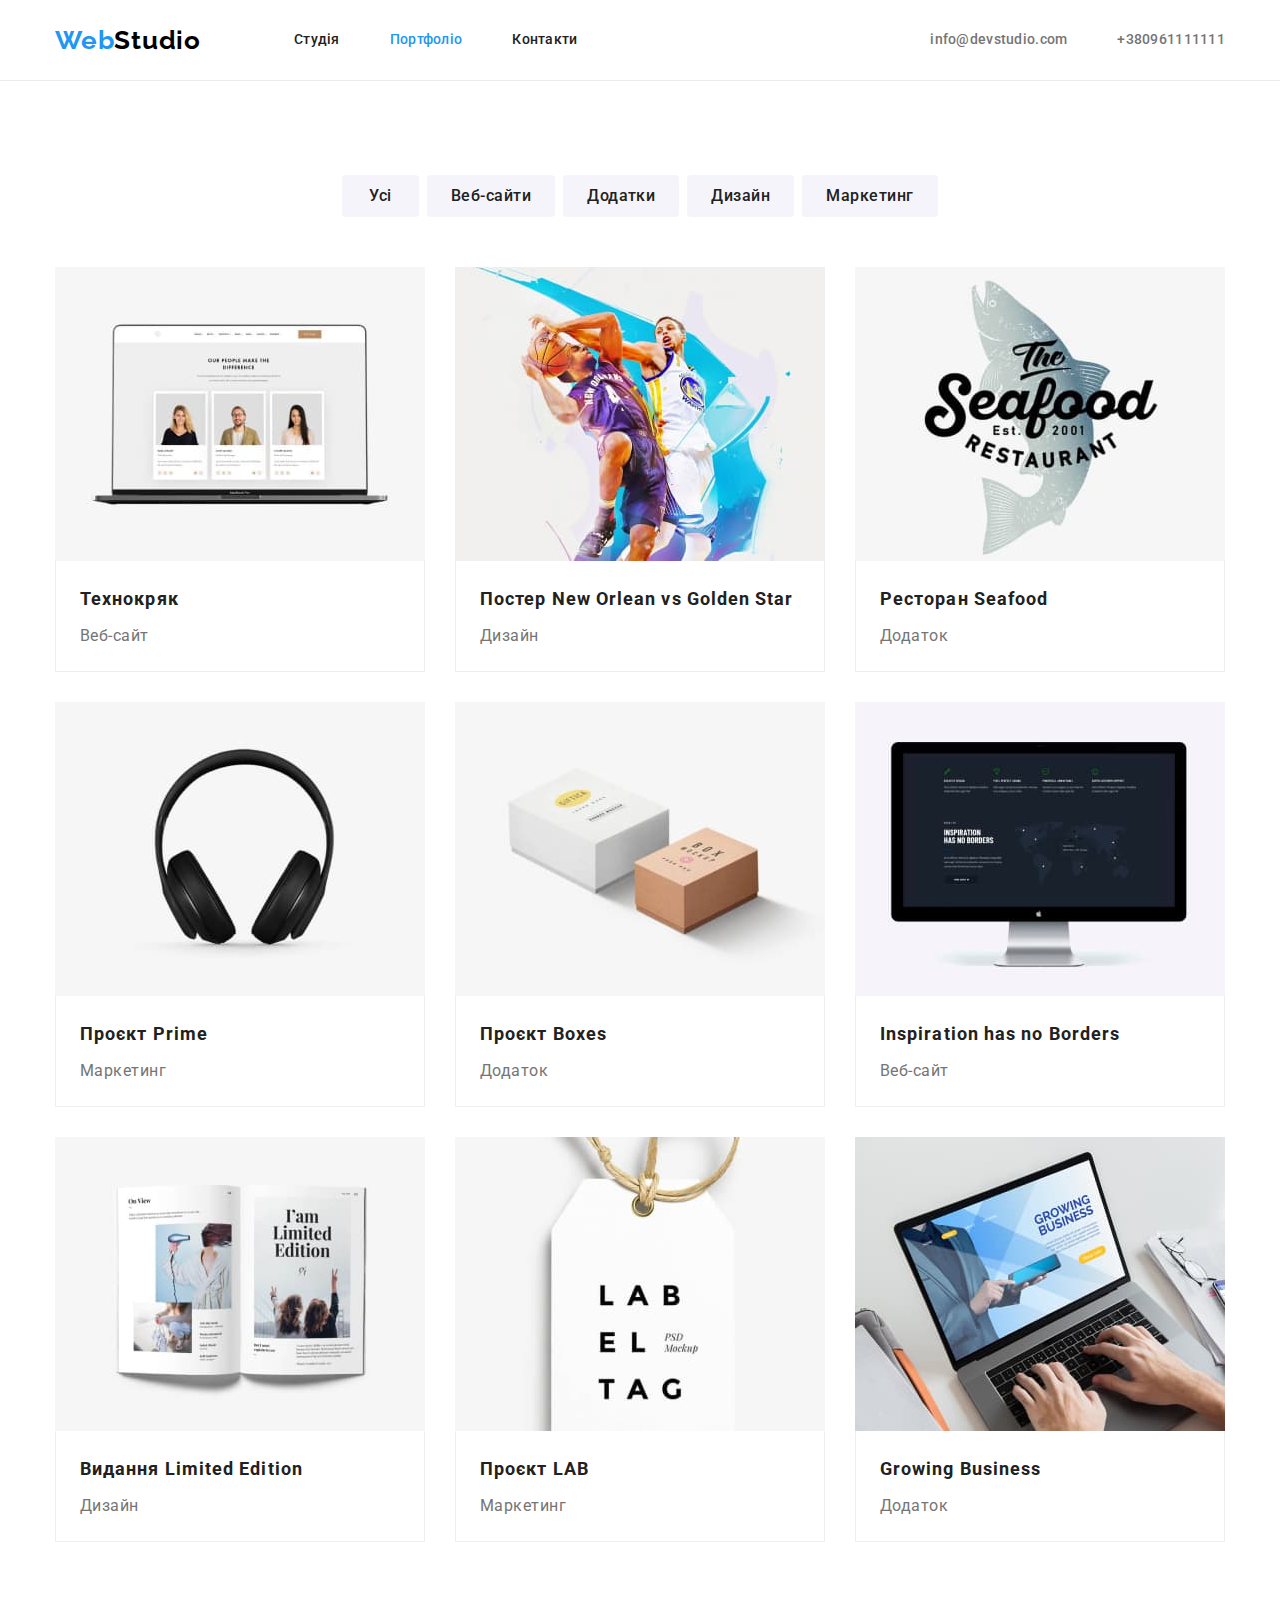
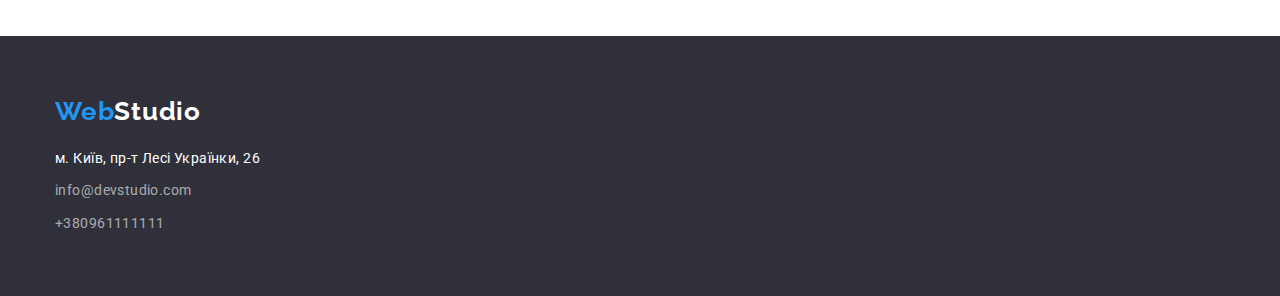
==== portfolio.html @ 0f795133 "Створює файли html+css" ====
<!DOCTYPE html>
<html lang="uk">
<head>
    <meta charset="UTF-8">
    <meta http-equiv="X-UA-Compatible" content="IE=edge">
    <meta name="viewport" content="width=device-width, initial-scale=1.0">
    <title>Document</title>
    <link rel="preconnect" href="https://fonts.googleapis.com">
    <link rel="preconnect" href="https://fonts.gstatic.com" crossorigin>
    <link href="https://fonts.googleapis.com/css2?family=Raleway:wght@700&family=Roboto:wght@400;500;700;900&display=swap"
        rel="stylesheet">
    <link rel="stylesheet" href="https://cdnjs.cloudflare.com/ajax/libs/modern-normalize/1.1.0/modern-normalize.min.css">
    <link rel="stylesheet" href="./css/styles.css">
</head>
<body>
    <!-- верхня лінія -->
    <header class="header">
        <div class="container header-nav">
            <nav class="main-nav">
                <a class="logo" href="./index.html">Web<span class="partlogo">Studio</span></a>
                <ul class="site-nav list">
                    <li class="item"><a href="./index.html" class="link">Студія</a></li>
                    <li class="item"><a href="./portfolio.html" class="link current">Портфоліо</a></li>
                    <li class="item"><a href="" class="link">Контакти</a></li>
                </ul>
            </nav>
            <ul class="contact-nav list">
                <li class="item"><a href="mailto:info@devstudio.com" class="link">info@devstudio.com</a></li>
                <li class="item"><a href="tel:+380961111111" class="link">+380961111111</a></li>
            </ul>
        </div>
    </header>

    <main>
        <section class="filters section">
            <div class="container">
                <ul class="list-filter list">
                    <li class="filter-li">
                        <button class="button different" type="button">Усі</button>
                    </li>
                    <li class="filter-li">
                        <button class="button secondary" type="button">Веб-сайти</button>
                    </li>
                    <li class="filter-li">
                        <button class="button secondary" type="button">Додатки</button>
                    </li>
                    <li class="filter-li">
                        <button class="button secondary" type="button">Дизайн</button>
                    </li>
                    <li class="filter-li">
                        <button class="button secondary" type="button">Маркетинг</button>
                    </li>
                </ul>
                
                <ul class="list-portfolio list">
                    <li class="element">
                        <a href="" class="link">
                            <img class="image" src="./images/photo8.jpeg" alt="ноутбук з веб-сайтом на екрані" width="370">
                            <div class="filters-info">
                                <h2 class="title">Технокряк</h2>
                                <p class="text">Веб-сайт</p>
                            </div>
                        </a>
                    </li>
                    <li class="element">
                        <a href="" class="link">
                            <img class="image" src="./images/photo9.jpeg" alt="гра в волейбол" width="370">
                            <div class="filters-info">
                                <h2 class="title">Постер New Orlean vs Golden Star</h2>
                                <p class="text">Дизайн</p>
                            </div>
                        </a>
                    </li>
                    <li class="element">
                        <a href="" class="link">
                            <img class="image" src="./images/photo10.jpeg" alt="логотип ресторану" width="370">
                            <div class="filters-info">
                                <h2 class="title">Ресторан Seafood</h2>
                                <p class="text">Додаток</p>
                            </div>
                        </a>
                    </li>
                    <li class="element">
                        <a href="" class="link">
                            <img class="image" src="./images/photo11.jpeg" alt="навушники" width="370">
                            <div class="filters-info">
                                <h2 class="title">Проєкт Prime</h2>
                                <p class="text">Маркетинг</p>
                            </div>
                        </a>
                    </li>
                    <li class="element">
                        <a href="" class="link">
                            <img class="image" src="./images/photo12.jpeg" alt="коробки" width="370">
                            <div class="filters-info">
                                <h2 class="title">Проєкт Boxes</h2>
                                <p class="text">Додаток</p>
                            </div>
                        </a>
                    </li>
                    <li class="element">
                        <a href="" class="link">
                            <img class="image" src="./images/photo13.jpeg" alt="монітор із веб-сайтом на екрані" width="370">
                            <div class="filters-info">
                                <h2 class="title">Inspiration has no Borders</h2>
                                <p class="text">Веб-сайт</p>
                            </div>
                        </a>
                    </li>
                    <li class="element">
                        <a href="" class="link">
                            <img class="image" src="./images/photo14.jpeg" alt="журнал" width="370">
                            <div class="filters-info">
                                <h2 class="title">Видання Limited Edition</h2>
                                <p class="text">Дизайн</p>
                            </div>
                        </a>
                    </li>
                    <li class="element">
                        <a href="" class="link">
                            <img class="image" src="./images/photo15.jpeg" alt="листівка" width="370">
                            <div class="filters-info">
                                <h2 class="title">Проєкт LAB</h2>
                                <p class="text">Маркетинг</p>
                            </div>
                        </a>
                    </li>
                    <li class="element">
                        <a href="" class="link">
                            <img class="image" src="./images/photo16.jpeg" alt="ноутбук з додатком на екрані" width="370">
                            <div class="filters-info">
                                <h2 class="title">Growing Business</h2>
                                <p class="text">Додаток</p>
                            </div>
                        </a>
                    </li>
                </ul>
            </div>
        </section>
    </main>

    <footer class="footer">
        <div class="container bottom">
            <a href="./index.html" class="second-logo">Web<span class="footer-logo">Studio</span></a>
            <address>
                <ul class="contact-footer list">
                    <li class="footer-li"><a
                            href="https://www.google.com/maps/place/Lesi+Ukrainky+Blvd,+26,+Kyiv,+Ukraine,+02000/@50.4265807,30.5383858,17z/data=!3m1!4b1!4m5!3m4!1s0x40d4cf0e033ecbe9:0x57a4dffefec77da0!8m2!3d50.4265807!4d30.5383858"
                            target="_blank" rel="noopener noreferrer" class="link address">м. Київ, пр-т Лесі Українки,
                            26</a></li>
                    <li class="footer-li"><a href="mailto:info@devstudio.com" class="link">info@devstudio.com</a></li>
                    <li class="footer-li"><a href="tel:+380961111111" class="link">+380961111111</a></li>
                </ul>
            </address>
        </div>
    
    </footer>
    
</body>
</html>
---- css/styles.css ----
:root {
    --primary-text-color: #757575;
    --title-text-color: #212121;
    --accent-color: #2196F3;
    --primary-white-color: #FFFFFF;
    --secondary-color: #F5F4FA;
    --transparent-white-color: rgba(255, 255, 255, 0.6);
    --indent: 30px;
    --items-count: 3;
    --footer-color: #2F303A;
    --border: #EEEEEE;
    --header: #ECECEC;
}



body {
    background-color: var(--primary-white-color);
    color: var(--primary-text-color);
    font-family: Roboto, sans-serif;
    font-size: 14px;
    line-height: 1.71;
}

img {
    display: block;
}

h1,h2,h3,h4,h5,h6,p {
    margin: 0;
}
.list {
    padding: 0;
    margin: 0;
    list-style: none;
}

.header {
border-bottom: 1px solid var(--header);
}

/* колір основного тексту #212121 */
/* вторинний колір #757575 */
/* акцент #2196F3 */

.container {
    margin-left: auto;
    margin-right: auto;
    width: 1200px;
    padding-left: 15px;
    padding-right: 15px;
}



/* logo */
.logo {
    color: var(--accent-color);
    font-family: 'Raleway', sans-serif;
    font-weight: 700;
    font-size: 26px;
    line-height: 1.19;
    letter-spacing: 0.03em;
    text-decoration: none;
}

.partlogo {
    color: #000000;
}

.header-nav {
    display: flex;
    align-items: center;
}

.main-nav {
    display: flex;
    align-items: center;
}

/* site-nav */

.site-nav {
    display: flex;
    margin-left: 93px;
}

.site-nav .item {
    margin-right: 50px;
}

.site-nav .item:last-child {
    margin-right: 0;
}

.site-nav .link {
    display: block;
    padding: 32px 0;
    color: var(--title-text-color);
    font-weight: 500;
    font-size: 14px;
    line-height: 1.14;
    letter-spacing: 0.02em;
    text-decoration: none;
}

.site-nav .link:hover, 
.site-nav .link:focus {
    color: var(--accent-color)
}

.site-nav .link.current {
    color: var(--accent-color);
}

/* contact-nav */

.contact-nav {
    display: flex;
    margin-left: auto;
}

.contact-nav .item + .item {
    margin-left: 50px;
}


.contact-nav .link {
    display: block;
    color: var(--primary-text-color);
    text-decoration: none;
    font-weight: 500;
    letter-spacing: 0.02em;
    padding: 32px 0;
    line-height: 1.14;
}

.contact-nav .link:hover {
    color: var(--accent-color);
}

.contact-nav .adress-link {
    font-weight: 500;
    font-size: 14px;
    line-height: 1.71;
    letter-spacing: 0.03em;
    color: #FFFFFF;
}

/* hero */

.hero {
    max-width: 1600px;
    height: 600px;
    margin-left: auto;
    margin-right: auto;
    text-align: center;
    padding-top: 200px;
    padding-bottom: 280px;
    background-color: var(--footer-color);
    background-image: linear-gradient(to right, rgba(47, 48, 58, 0.4)), url(../images/bg.jpeg);
}
.hero-title {
    width: 696px;
    margin: 0 auto;
    margin-bottom: 30px;
    color: var(--primary-white-color);
    font-weight: 900;
    font-size: 44px;
    line-height: 1.36;
    letter-spacing: 0.06em;
    text-transform: uppercase;
}

/* section */


.hide {
    position: absolute;
    width: 1px;
    height: 1px;
    margin: -1px;
    border: 0;
    padding: 0;
    white-space: nowrap;
    clip-path: inset(100%);
    clip: rect(0 0 0 0);
    overflow: hidden;
}
    /* visibility: hidden;
    height: 0; */

.section {
    padding-top: 94px;
    padding-bottom: 94px;
}

.team {
    background-color: var(--secondary-color);
}
.section-title {
    margin-top: 0;
    margin-bottom: 50px;
    color: var(--title-text-color);
    font-weight: 700;
    font-size: 36px;
    line-height: 1.16;
    text-align: center;
    letter-spacing: 0.03em;
}

/* features */

.features {
    padding-bottom: 0;
}

.features-list {
    display: flex;
    justify-items: center;
    margin-top: 94px;
}
.features-item {
    margin-right: 30px;
    width: 270px;
}

.features-item:last-child {
    margin-right: 0;
}

.features .title {

    margin-top: 0;
    margin-bottom: 10px;
    color: var(--title-text-color);
    font-weight: 700;
    font-size: 14px;
    line-height: 1.14;
    letter-spacing: 0.03em;
    text-transform: uppercase;
}

.features .text {
    margin-top: 0;
    margin-bottom: 0;
    font-weight: 400;
    font-size: 14px;
    line-height: 1.71;
    letter-spacing: 0.03em;
}

/* about */

.list.about {
    display: flex;
    justify-content: space-between;
}

.describe {
    margin-right: 30px;
}

.describe:last-child {
    margin-right: 0;
}

/* our team */

.team-info {
    padding-top: 30px;
    padding-bottom: 30px;
}



.team-list .title {
    margin-bottom: 10px;
    color: var(--title-text-color);
    font-weight: 500;
    font-size: 16px;
    line-height: 1.18;
    text-align: center;
    letter-spacing: 0.03em;
}

.team-list .text {
    font-weight: 400;
    font-size: 16px;
    line-height: 1.18;
    text-align: center;
    letter-spacing: 0.03em;
}

.team-list {
    display: flex;
}
.team-card {
    width: 270px;
    margin-right: 30px;
    background-color: var(--primary-white-color);
}

.team-card:last-child {
    margin-right: 0;
}

/* button */
.button {
    border-color: transparent;
    border-radius: 4px;
    padding: 11px 32px;
    color: var(--title-text-color);
    background-color: var(--primary-white-color);
    font-family: inherit;
    font-weight: 500;
    font-size: 14px;
    line-height: 1.14;
    letter-spacing: 0.02em;
}

.button.primary {
    background-color: var(--accent-color);
    color: var(--primary-white-color);
    font-weight: 700;
    font-size: 16px;
    line-height: 1.87;
    letter-spacing: 0.06em;
}

.button.secondary {
    border-color: transparent;
    border-radius: 4px;
    padding: 6px 22px;
    color: var(--title-text-color);
    background-color: var(--primary-white-color);
    font-family: inherit;
    font-weight: 500;
    font-size: 14px;
    line-height: 1.14;
    letter-spacing: 0.02em;
}

.button.different {
    border-color: transparent;
    border-radius: 4px;
    padding: 6px 25px;
    color: var(--title-text-color);
    background-color: var(--primary-white-color);
    font-family: inherit;
    font-weight: 500;
    font-size: 14px;
    line-height: 1.14;
    letter-spacing: 0.02em;
}



/* footer */

.footer {
    padding-top: 60px;
    padding-bottom: 60px;
    background-color: var(--footer-color);
}
.footer-li {
    margin-bottom: 9px;
}

.footer-li:last-child {
    margin-bottom: 0;
}

.footer-logo {
    color: var(--primary-white-color);
}

.second-logo {
    display: block;
    margin-bottom: 20px;
    color: var(--accent-color);
    font-family: 'Raleway', sans-serif;
    font-weight: 700;
    font-size: 26px;
    line-height: 1.19;
    letter-spacing: 0.03em;
    text-decoration: none;
}

.contact-footer .link {
    color: var(--transparent-white-color);
    font-size: 14px;
    line-height: 1.71;
    letter-spacing: 0.03em;
    text-decoration: none;
    font-style: normal;
}

.contact-footer .address {
    color: var(--primary-white-color);
}

.contact-footer .link:hover,
.contact-footer .link:focus {
    color: var(--accent-color);
}

/* portfolio main */

.list-portfolio,
.list-filter {
    display: flex;
    flex-wrap: wrap;
}
 .list-filter {
    justify-content: center;
    margin-bottom: 50px;
 }

 /* width: 575px; */

.filter-li {
    margin-right: 8px;
}

.image {
    display: block;
}

.filters-info {
    padding: 20px 24px;
    border: 1px solid var(--border);
    border-top: none;
}

.filter-li:last-child {
    margin-right: 0;
}

.element:nth-child(3n) {
    margin-right: 0;
}

.element {
    flex-basis: calc((100% - 60px) / 3);
    margin-right: 30px;
    margin-bottom: 30px;
}

/* border: 1px solid var(--border) */

.element:nth-last-child(-n + 3) {
    margin-bottom: 0;
}

.filters .button {
    background-color: var(--secondary-color);
    font-weight: 500;
    font-size: 16px;
    line-height: 1.62;
    text-align: center;
    letter-spacing: 0.03em;
    cursor: pointer;
}

.filters .button:hover,
.filters .button:focus {
    color: var(--primary-white-color);
    background-color: var(--accent-color);
}

.filters .title {
    margin-bottom: 4px;
    color: var(--title-text-color);
    font-weight: 700;
    font-size: 18px;
    line-height: 2;
    letter-spacing: 0.06em;
    text-decoration: none;
}

.filters .link {
    text-decoration: none;
}

.filters .text {
    color: var(--primary-text-color);
    font-size: 16px;
    line-height: 1.87;
    letter-spacing: 0.03em;
}
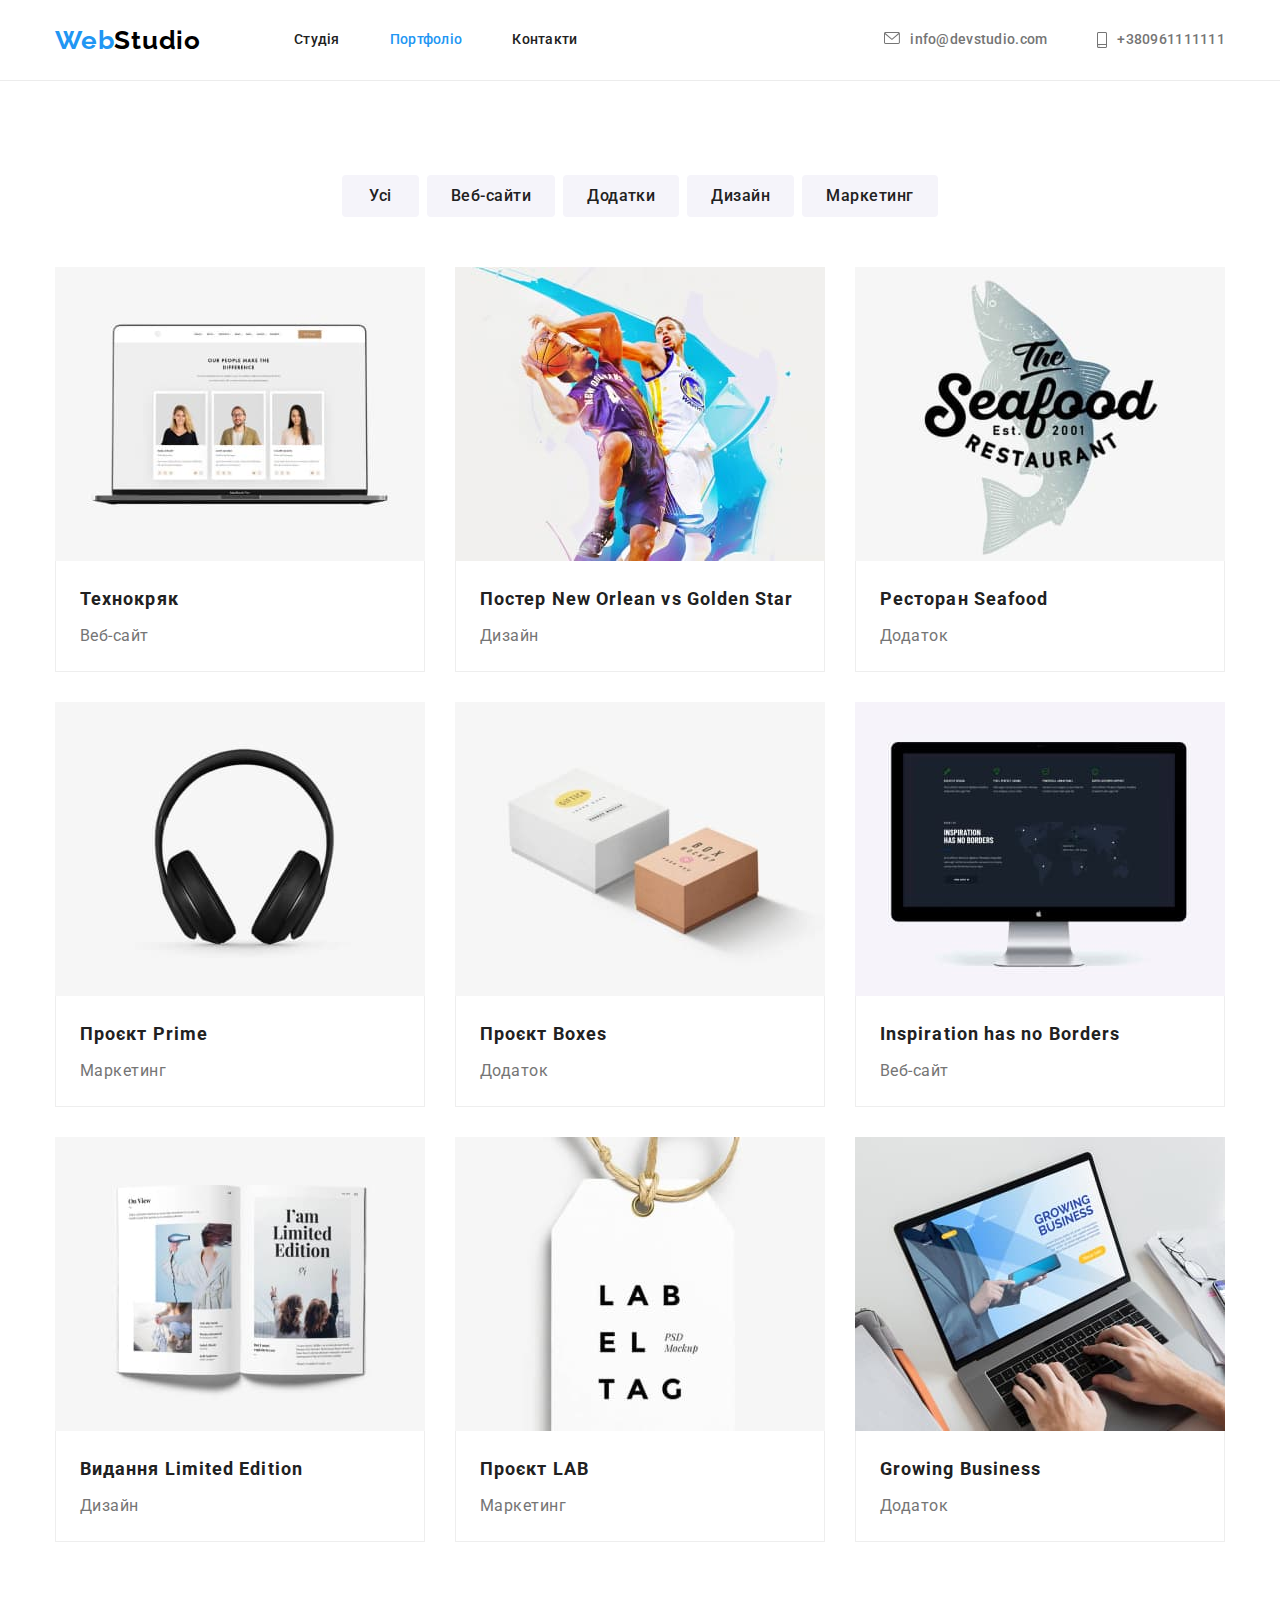
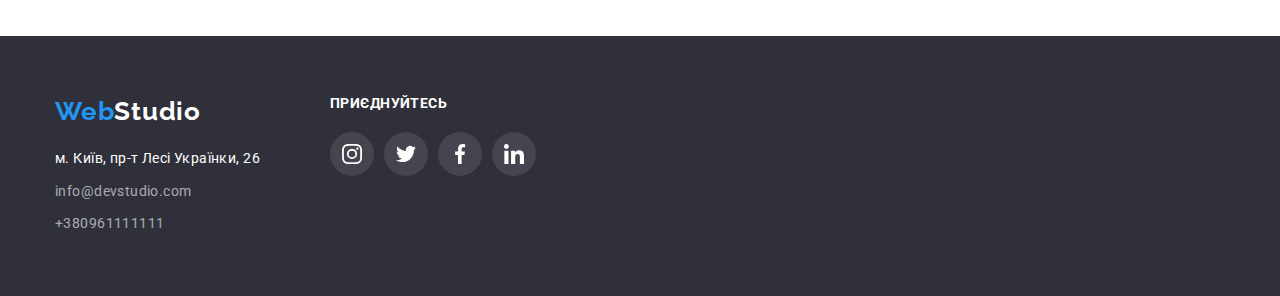
==== commit dd3ca0bf: "Updates the files html+css" ====
--- a/portfolio.html
+++ b/portfolio.html
@@ -25,8 +25,19 @@
                 </ul>
             </nav>
             <ul class="contact-nav list">
-                <li class="item"><a href="mailto:info@devstudio.com" class="link">info@devstudio.com</a></li>
-                <li class="item"><a href="tel:+380961111111" class="link">+380961111111</a></li>
+                <li class="item">
+                    <a href="mailto:info@devstudio.com" class="link link-flex">
+                        <svg class="letter" width="16" height="12">
+                            <use href="./images/sprite.svg#envelope"></use>
+                        </svg>
+                        info@devstudio.com
+                    </a>
+                </li>
+                <li class="item"><a href="tel:+380961111111" class="link link-flex">
+                        <svg class="phone" width="10" height="16">
+                            <use href="./images/sprite.svg#smartphone"></use>
+                        </svg>
+                        +380961111111</a></li>
             </ul>
         </div>
     </header>
@@ -141,17 +152,52 @@
 
     <footer class="footer">
         <div class="container bottom">
-            <a href="./index.html" class="second-logo">Web<span class="footer-logo">Studio</span></a>
-            <address>
-                <ul class="contact-footer list">
-                    <li class="footer-li"><a
-                            href="https://www.google.com/maps/place/Lesi+Ukrainky+Blvd,+26,+Kyiv,+Ukraine,+02000/@50.4265807,30.5383858,17z/data=!3m1!4b1!4m5!3m4!1s0x40d4cf0e033ecbe9:0x57a4dffefec77da0!8m2!3d50.4265807!4d30.5383858"
-                            target="_blank" rel="noopener noreferrer" class="link address">м. Київ, пр-т Лесі Українки,
-                            26</a></li>
-                    <li class="footer-li"><a href="mailto:info@devstudio.com" class="link">info@devstudio.com</a></li>
-                    <li class="footer-li"><a href="tel:+380961111111" class="link">+380961111111</a></li>
-                </ul>
-            </address>
+            <div class="column-address">
+                <a href="./index.html" class="second-logo">Web<span class="footer-logo">Studio</span></a>
+                <address>
+                    <ul class="contact-footer list">
+                        <li class="footer-li"><a
+                                href="https://www.google.com/maps/place/Lesi+Ukrainky+Blvd,+26,+Kyiv,+Ukraine,+02000/@50.4265807,30.5383858,17z/data=!3m1!4b1!4m5!3m4!1s0x40d4cf0e033ecbe9:0x57a4dffefec77da0!8m2!3d50.4265807!4d30.5383858"
+                                target="_blank" rel="noopener noreferrer" class="link address">м. Київ, пр-т Лесі Українки,
+                                26</a></li>
+                        <li class="footer-li"><a href="mailto:info@devstudio.com" class="link">info@devstudio.com</a></li>
+                        <li class="footer-li"><a href="tel:+380961111111" class="link">+380961111111</a></li>
+                    </ul>
+                </address>
+            </div>
+            <div class="column-social">
+                <h2 class="title-footer">приєднуйтесь</h2>
+                <ul class="social-list list">
+                    <li class="social-item">
+                        <a class="social-link-footer" href="">
+                            <svg class="social-image-footer">
+                                <use href="./images/sprite.svg#instagram"></use>
+                            </svg>
+                        </a>
+                    </li>
+                    <li class="social-item">
+                        <a class="social-link-footer" href="">
+                            <svg class="social-image-footer">
+                                <use href="./images/sprite.svg#twitter"></use>
+                            </svg>
+                        </a>
+                    </li>
+                    <li class="social-item">
+                        <a class="social-link-footer" href="">
+                            <svg class="social-image-footer">
+                                <use href="./images/sprite.svg#facebook"></use>
+                            </svg>
+                        </a>
+                    </li>
+                    <li class="social-item">
+                        <a class="social-link-footer" href="">
+                            <svg class="social-image-footer">
+                                <use href="./images/sprite.svg#linkedin"></use>
+                            </svg>
+                        </a>
+                    </li>
+                </ul>
+            </div>
         </div>
     
     </footer>
--- a/css/styles.css
+++ b/css/styles.css
@@ -10,6 +10,8 @@
     --footer-color: #2F303A;
     --border: #EEEEEE;
     --header: #ECECEC;
+    --grey: #AFB1B8;
+    --transparent-grey: rgba(255, 255, 255, 0.1);
 }
 
 
@@ -80,6 +82,11 @@
 
 /* site-nav */
 
+.item {
+    display: flex;
+
+}
+
 .site-nav {
     display: flex;
     margin-left: 93px;
@@ -113,6 +120,13 @@
     color: var(--accent-color);
 }
 
+.letter,
+.phone {
+    fill: currentColor;
+    margin-right: 10px;
+}
+
+
 /* contact-nav */
 
 .contact-nav {
@@ -126,7 +140,7 @@
 
 
 .contact-nav .link {
-    display: block;
+    display: flex;
     color: var(--primary-text-color);
     text-decoration: none;
     font-weight: 500;
@@ -158,7 +172,7 @@
     padding-top: 200px;
     padding-bottom: 280px;
     background-color: var(--footer-color);
-    background-image: linear-gradient(to right, rgba(47, 48, 58, 0.4)), url(../images/bg.jpeg);
+    background-image: linear-gradient(to right , rgba(47, 48, 58, 0.4), rgba(47, 48, 58, 0.4)), url(../images/bg.jpeg);
 }
 .hero-title {
     width: 696px;
@@ -218,7 +232,6 @@
 .features-list {
     display: flex;
     justify-items: center;
-    margin-top: 94px;
 }
 .features-item {
     margin-right: 30px;
@@ -231,7 +244,7 @@
 
 .features .title {
 
-    margin-top: 0;
+    margin-top: 30px;
     margin-bottom: 10px;
     color: var(--title-text-color);
     font-weight: 700;
@@ -249,6 +262,16 @@
     line-height: 1.71;
     letter-spacing: 0.03em;
 }
+
+.feature-icon {
+    display: flex;
+    width: 270px;
+    height: 120px;
+    background-color: var(--secondary-color);
+    justify-content: center;
+    align-items: center;
+}
+
 
 /* about */
 
@@ -299,10 +322,56 @@
     width: 270px;
     margin-right: 30px;
     background-color: var(--primary-white-color);
+    border-radius: 0px 0px 4px 4px;
+    box-shadow: 0px 1px 3px rgba(0, 0, 0, 0.12), 
+    0px 1px 1px rgba(0, 0, 0, 0.14), 
+    0px 2px 1px rgba(0, 0, 0, 0.2);
+    
 }
 
 .team-card:last-child {
     margin-right: 0;
+}
+
+.social-image {
+    display: inline-block;
+    width: 20px;
+    height: 20px;
+}
+
+
+.social-list {
+    display: flex;
+    justify-content: center;
+    align-items: center;
+    gap: 10px;
+    margin-top: 16px;
+}
+
+.social-link {
+    display: flex;
+    width: 100%;
+    height: 100%;
+    justify-content: center;
+    align-items: center;
+    background-color: var(--primary-white-color);
+    border-radius: 50%;
+    color: #AFB1B8;
+}
+
+.social-link:hover,
+.social-link:focus {
+    background-color: var(--accent-color);
+    color: var(--primary-white-color);
+}
+
+.social-item {
+    width: 44px;
+    height: 44px;
+}
+
+.social-image {
+    fill: currentColor;
 }
 
 /* button */
@@ -326,6 +395,10 @@
     font-size: 16px;
     line-height: 1.87;
     letter-spacing: 0.06em;
+    border-radius: 4px;
+    padding: 11px 32px;
+    border-color: transparent;
+
 }
 
 .button.secondary {
@@ -354,7 +427,43 @@
     letter-spacing: 0.02em;
 }
 
-
+/* clients */
+
+.clients {
+    display: flex;
+    gap: 30px;
+}
+
+.clients-item {
+    width: 170px;
+    height: 92px;
+}
+
+.client-link {
+    display: flex;
+    width: 100%;
+    height: 100%;
+    justify-content: center;
+    align-items: center;
+    background-color: var(--primary-white-color);
+    border-radius: 4px;
+    border: 1px solid var(--grey);
+    color: #AFB1B8;
+}
+
+.clients-image {
+    fill: currentColor;
+}
+
+.client-link:hover,
+.client-link:focus {
+    border-color: var(--accent-color);
+    color: var(--accent-color);
+}
+
+.column-social {
+    align-items: center;
+}
 
 /* footer */
 
@@ -396,6 +505,7 @@
     font-style: normal;
 }
 
+
 .contact-footer .address {
     color: var(--primary-white-color);
 }
@@ -403,6 +513,48 @@
 .contact-footer .link:hover,
 .contact-footer .link:focus {
     color: var(--accent-color);
+}
+
+.bottom {
+    display: flex;
+}
+
+.column-address {
+    margin-right: 70px;
+}
+
+.title-footer {
+    margin-bottom: 20px;
+    font-weight: 700;
+    font-size: 14px;
+    line-height: 1.14;
+    letter-spacing: 0.03em;
+    text-transform: uppercase;
+    color: var(--primary-white-color);
+}
+
+.social-link-footer {
+    display: flex;
+    width: 100%;
+    height: 100%;
+    justify-content: center;
+    align-items: center;
+    background-color: var(--transparent-grey);
+    border-radius: 50%;
+    color: var(--primary-white-color);
+}
+
+.social-link-footer:hover,
+.social-link-footer:focus {
+    background-color: var(--accent-color);
+    color: var(--primary-white-color);
+}
+
+.social-image-footer {
+    fill: currentColor;
+    display: inline-block;
+    width: 20px;
+    height: 20px;
 }
 
 /* portfolio main */
@@ -423,6 +575,13 @@
     margin-right: 8px;
 }
 
+.filter-li:hover,
+.filter-li:focus {
+    box-shadow: 0px 3px 1px rgba(0, 0, 0, 0.1), 
+    0px 1px 2px rgba(0, 0, 0, 0.08), 
+    0px 2px 2px rgba(0, 0, 0, 0.12);
+}
+
 .image {
     display: block;
 }
@@ -447,6 +606,13 @@
     margin-bottom: 30px;
 }
 
+
+.element:hover,
+.element:focus {
+    box-shadow: 0px 1px 1px rgba(0, 0, 0, 0.12), 
+    0px 4px 4px rgba(0, 0, 0, 0.06), 
+    1px 4px 6px rgba(0, 0, 0, 0.16);
+}
 /* border: 1px solid var(--border) */
 
 .element:nth-last-child(-n + 3) {
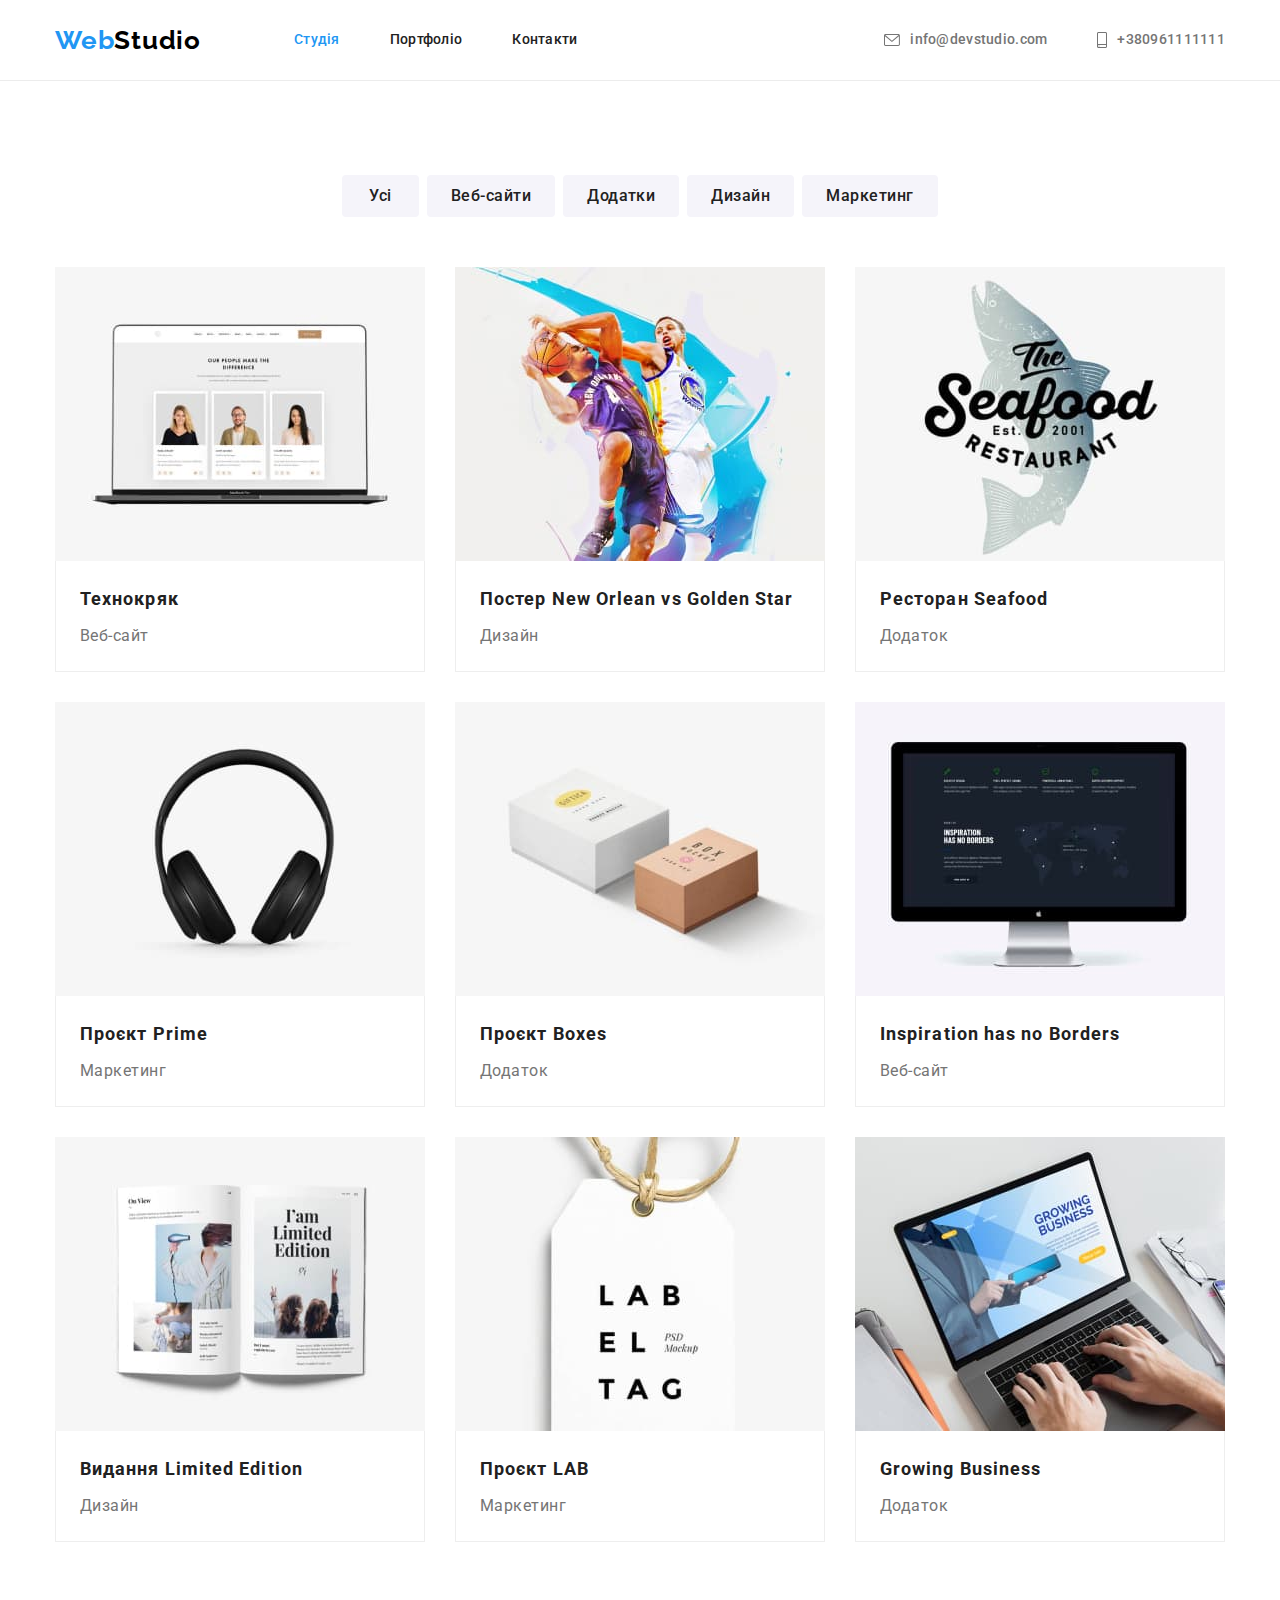
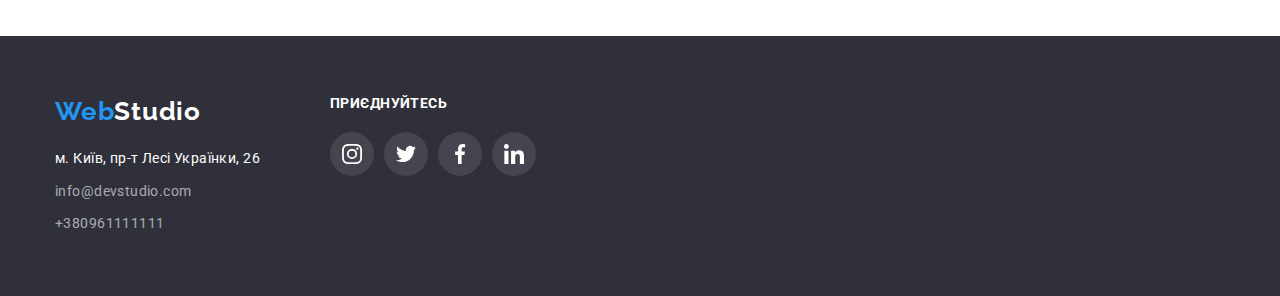
==== commit 4093574f: "Updates the files html+css" ====
--- a/portfolio.html
+++ b/portfolio.html
@@ -19,25 +19,26 @@
             <nav class="main-nav">
                 <a class="logo" href="./index.html">Web<span class="partlogo">Studio</span></a>
                 <ul class="site-nav list">
-                    <li class="item"><a href="./index.html" class="link">Студія</a></li>
-                    <li class="item"><a href="./portfolio.html" class="link current">Портфоліо</a></li>
+                    <li class="item"><a href="./index.html" class="link current">Студія</a></li>
+                    <li class="item"><a href="./portfolio.html" class="link">Портфоліо</a></li>
                     <li class="item"><a href="" class="link">Контакти</a></li>
                 </ul>
             </nav>
             <ul class="contact-nav list">
                 <li class="item">
-                    <a href="mailto:info@devstudio.com" class="link link-flex">
+                    <a href="mailto:info@devstudio.com" class="link">
                         <svg class="letter" width="16" height="12">
                             <use href="./images/sprite.svg#envelope"></use>
                         </svg>
-                        info@devstudio.com
-                    </a>
+                        info@devstudio.com</a>
                 </li>
-                <li class="item"><a href="tel:+380961111111" class="link link-flex">
+                <li class="item">
+                    <a href="tel:+380961111111" class="link">
                         <svg class="phone" width="10" height="16">
                             <use href="./images/sprite.svg#smartphone"></use>
                         </svg>
-                        +380961111111</a></li>
+                        +380961111111</a>
+                </li>
             </ul>
         </div>
     </header>
--- a/css/styles.css
+++ b/css/styles.css
@@ -17,7 +17,6 @@
 
 
 body {
-    background-color: var(--primary-white-color);
     color: var(--primary-text-color);
     font-family: Roboto, sans-serif;
     font-size: 14px;
@@ -120,6 +119,10 @@
     color: var(--accent-color);
 }
 
+.link.current::after {
+
+}
+
 .letter,
 .phone {
     fill: currentColor;
@@ -131,6 +134,7 @@
 
 .contact-nav {
     display: flex;
+    align-items: center;
     margin-left: auto;
 }
 
@@ -141,6 +145,7 @@
 
 .contact-nav .link {
     display: flex;
+    align-items: center;
     color: var(--primary-text-color);
     text-decoration: none;
     font-weight: 500;
@@ -575,13 +580,6 @@
     margin-right: 8px;
 }
 
-.filter-li:hover,
-.filter-li:focus {
-    box-shadow: 0px 3px 1px rgba(0, 0, 0, 0.1), 
-    0px 1px 2px rgba(0, 0, 0, 0.08), 
-    0px 2px 2px rgba(0, 0, 0, 0.12);
-}
-
 .image {
     display: block;
 }
@@ -606,13 +604,6 @@
     margin-bottom: 30px;
 }
 
-
-.element:hover,
-.element:focus {
-    box-shadow: 0px 1px 1px rgba(0, 0, 0, 0.12), 
-    0px 4px 4px rgba(0, 0, 0, 0.06), 
-    1px 4px 6px rgba(0, 0, 0, 0.16);
-}
 /* border: 1px solid var(--border) */
 
 .element:nth-last-child(-n + 3) {
@@ -633,6 +624,11 @@
 .filters .button:focus {
     color: var(--primary-white-color);
     background-color: var(--accent-color);
+
+    box-shadow: 0px 3px 1px rgba(0, 0, 0, 0.1),
+    0px 1px 2px rgba(0, 0, 0, 0.08),
+    0px 2px 2px rgba(0, 0, 0, 0.12);
+
 }
 
 .filters .title {
@@ -646,7 +642,15 @@
 }
 
 .filters .link {
+    display: block;
     text-decoration: none;
+}
+
+.filters .link:hover,
+.filters .link:focus {
+    box-shadow: 0px 1px 1px rgba(0, 0, 0, 0.12),
+    0px 4px 4px rgba(0, 0, 0, 0.06),
+    1px 4px 6px rgba(0, 0, 0, 0.16);
 }
 
 .filters .text {
